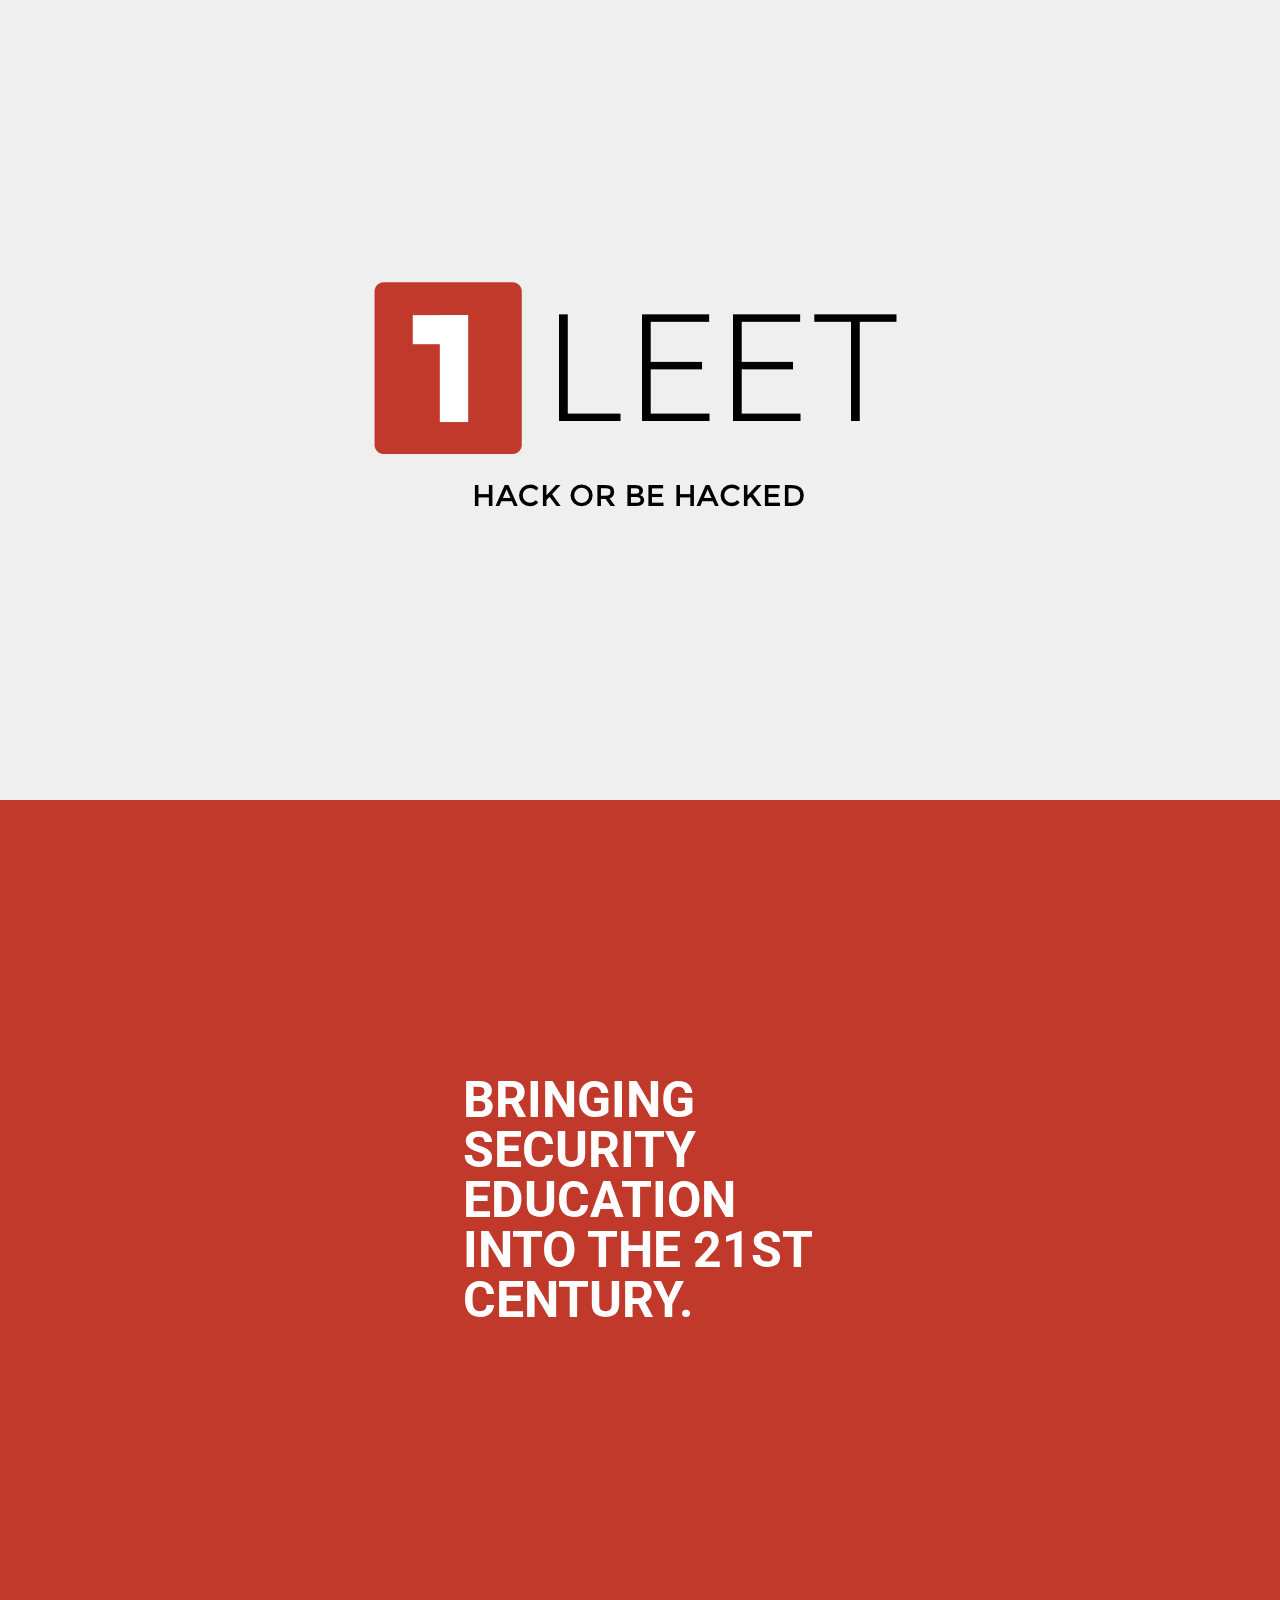
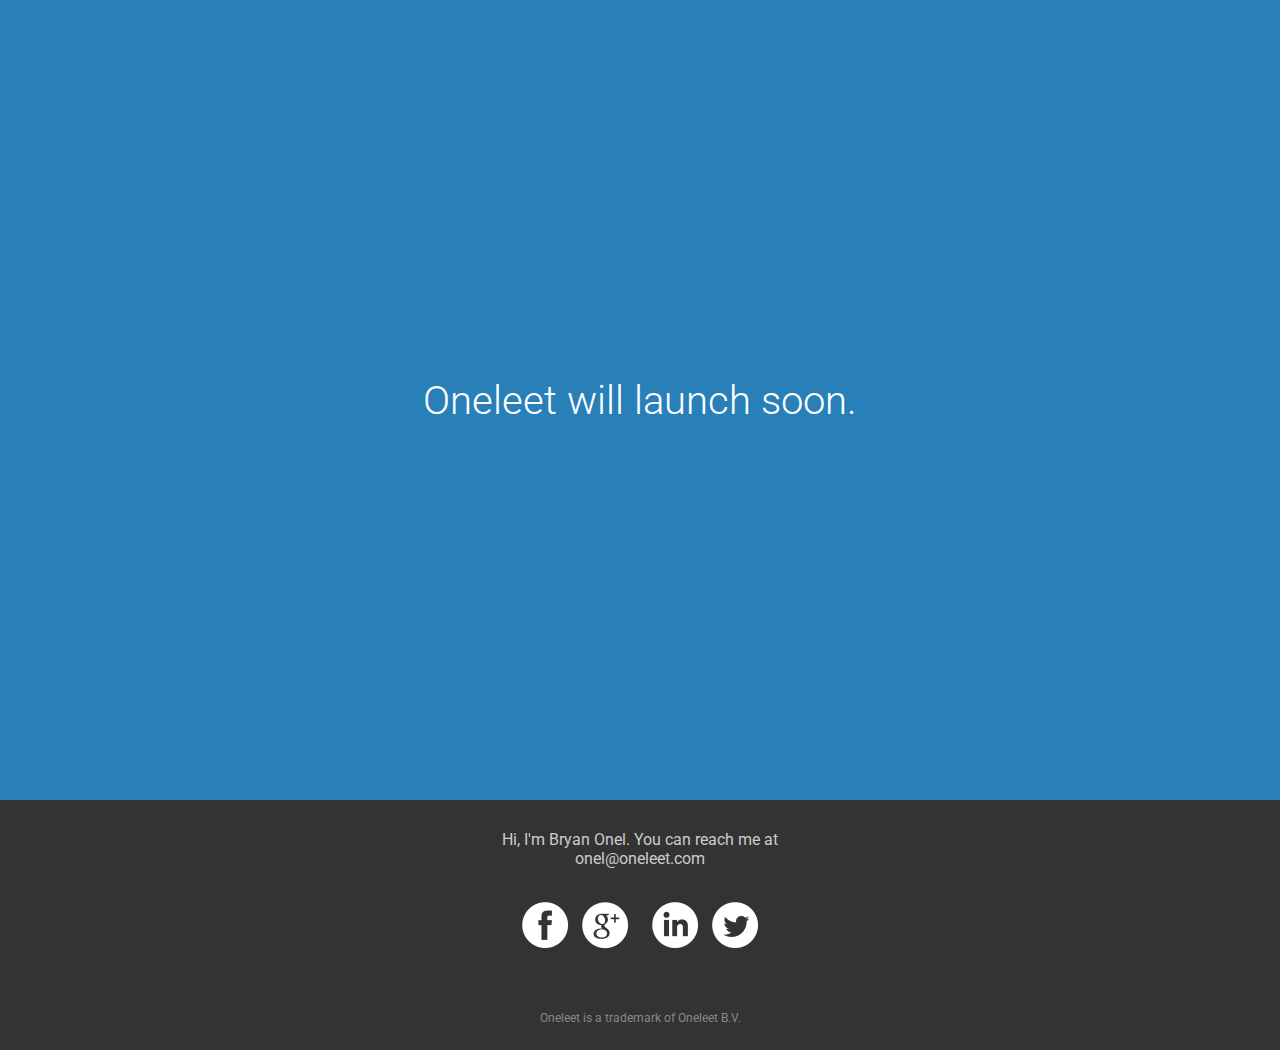
==== index.html @ 02fe78cf "Enlarged opengraph img" ====
<!DOCTYPE html>
<!-- saved from url=(0022)http://glasstesla.com/ -->
<html dir="ltr" lang="en-US"><head><meta http-equiv="Content-Type" content="text/html; charset=UTF-8">
    <title>Oneleet: Learn hacking and cybersecurity skills.</title>
    <meta charset="utf-8">
    <meta name="author" content="Bryan Onel">
    <meta name="keywords" content="Learn hacking, Hacking lessons, Hacking tutorials, Information Security, Security Education, Oneleet, Hackademy, Hacking Academy, Infosec, Information Security, Hacked, Hackers, Cybersecurity, Cyber Security, Offensive Security, Defensive Security">
    <meta name="description" content="An interactive learning platform teaching offensive and defensive hacking skills for IT Professionals. ">
    <meta name="apple-mobile-web-app-capable" content="yes">
    <link rel="stylesheet" href="./files/style.css">
    <link rel="stylesheet" href="http://fonts.googleapis.com/css?family=Roboto:400,100,300,700">
    
    <meta property="og:description" content="An interactive learning platform teaching offensive and defensive hacking skills for IT Professionals. ">
    <meta property="og:title" content="Oneleet Hackademy">
    <meta property="og:type" content="website">
    <meta property="og:image" content="http://oneleet.com/files/opengraph.png">
    <meta property="og:url" content="http://oneleet.com">
</head>

<body>

    <header id="head" class="piece">
        <div class="logo">
            <img src="./files/mainlogo.png">
            <div class="scroll"></div>
        </div>
    </header>

    <div id="quote" class="piece">
        <div class="vwrap">
            <h2 class="text">Bringing security education into the 21st century.</h2>
        </div>
    </div>
    
    <div id="signup" class="piece">
        <div class="vwrap">
            <div class="text">
                <div>Oneleet will launch soon. </div>
                <!-- <div>In the meanwhile, please check out our <a href="http://blog.oneleet.com">blog</a>.</div> -->
            </div>
            <!-- <a href="https://oneleet.com/" class="button">BLOG</a> -->
        </div>
    </div>

    <div id="credits">
        <div class="vwrap">
            <div class="container">
                <a class="social facebook" title="Facebook" href="http://facebook.com/oneleet"></a>
                <a class="social googleplus" title="Google Plus" href="https://plus.google.com/102090298131715144659"></a>
                <a class="social linkedin" title="LinkedIn" href="https://www.linkedin.com/company/oneleet"></a>
                <a class="social twitter" title="Twitter" href="http://twitter.com/oneleet"></a>
                <div class="name">Hi, I'm Bryan Onel. You can reach me at onel@oneleet.com</div>
                <div class="legal">Oneleet is a trademark of Oneleet B.V.</div>
            </div>
        </div>
    </div>

<script>
  (function(i,s,o,g,r,a,m){i['GoogleAnalyticsObject']=r;i[r]=i[r]||function(){
  (i[r].q=i[r].q||[]).push(arguments)},i[r].l=1*new Date();a=s.createElement(o),
  m=s.getElementsByTagName(o)[0];a.async=1;a.src=g;m.parentNode.insertBefore(a,m)
  })(window,document,'script','//www.google-analytics.com/analytics.js','ga');

  ga('create', 'UA-61802864-1', 'auto');
  ga('send', 'pageview');

</script>
    
</body></html>
---- files/style.css ----
/* ONELEET CSS */
* {
    margin: 0;
    padding: 0;
    border: 0;
    font: inherit;
    color: inherit;
}

.hidden {
    display: none;
}

a {
    color: #222;
    text-decoration: none;
}

a:active{
    background-color: transparent;
}

body {
    color: #fff;
    font-family: 'Roboto', Helvetica, Arial, sans-serif;
    min-width: 640px;
}

.piece {
    height: 450px;
    width: 100%;
}

.vwrap {
    display: table-cell;
    vertical-align: middle;
}




/* CONTENT CSS */


#head {
    background-color: #efefef;
    display: table;
    position: relative;
}

#head .quick {
  background-color: rgba(0,0,0,.50);
  border-radius: 5px;
  color: #fff;
  font-size: 15px;
  font-weight: 700;
  padding: 5px 10px;
  position: absolute;
  right: 10px;
  text-transform: uppercase;
  top: 10px;
}

#head .logo {
    display: table-cell;
    text-align: center;
    vertical-align: middle;
}

#head .logo h1 {
    color: #333;
    font-size: 55px;
    font-weight: 100;
}

#head .logo h1 b {
    font-weight: 700;
    text-transform: uppercase;
}

#head .logo h2 {
  font-size: 18px;
  color: #666;
}

#head .logo h2 a {
  color: #47c;
}

#head .scroll {
    background-image: url("scroll.png");
    background-size: 50px auto;
    bottom: 25%;
    height: 50px;
    opacity: 0;
    left: 50%;
    margin-left: -25px;
    position: absolute;
    width: 50px;

    animation: inAndOut 2s 1s 3;
    -webkit-animation: inAndOut 2s 1s 3;
}

@keyframes inAndOut {
    0% {opacity: 0;}
    50% {opacity: 1;}
    100% {opacity: 0; transform: translateY(50px);}
}

@-webkit-keyframes inAndOut {
    0% {opacity: 0;}
    50% {opacity: 1;}
    100% {opacity: 0; -webkit-transform: translateY(50px);}
}

#quote {
    background-color: #c0392b;
    display: table;
}

#quote .text {
    font-size: 40px;
    font-weight: 700;
    line-height: 40px;
    margin: 0 auto;
    text-transform: uppercase;
    width: 290px;
}

#power {
    background-image: url('power-card.jpg');
    background-position: center;
    background-size: cover;
    display: table;
}

#power .electric b {
    margin-left: 30px;
}

#power .menu .icon {
    background-image: url('chargetoggle.png');
}

#locate {
    background-image: url('locate-card.jpg');
    background-position: center;
    background-size: cover;
    display: table;
}

#locate .card {
    background: none;
}

#locate .map {
    opacity: .85;
}

#locate .menu .icon {
    background-image: url('directions.png');
}

#lock {
    background-image: url('lock-card.jpg');
    background-position: center;
    background-size: cover;
    display: table;
}

#lock .menu .icon {
    background-image: url('unlock.png');
}

#climate {
    background-image: url('climate-card.jpg');
    background-position: center;
    background-size: cover;
    display: table;
}

#climate .menu .icon {
    background-image: url('climateoff.png');
}

#press {
  display: none;
}

#signup {
    background-color: #2980b9;
    display: table;
}

#signup .text {
    font-size: 40px;
    font-weight: 300;
    text-align: center;
}

#signup .text a {
    color: #fff;
    border-bottom: 2px dotted #fff;
}

#signup .button {
    border-radius: 0;
    cursor: pointer;
    font-weight: 700;
    outline: none;

    background-color: #2980b9;
    border: 4px solid #fff;
    color: #fff;
    display: block;
    font-size: 20px;
    margin: 50px auto 0;
    height: 55px;
    line-height: 55px;
    padding: 0px 30px;
    text-align: center;
    text-transform: uppercase;
    width: 135px;

    transition: all .2s;
    -webkit-transition: all .2s;
}

#signup .button:hover,
#signup .button:focus {
    background-color: #3498db;
    color: #fff;
}

#signup .button:active {
    background-color: #fff;
    color: #2980b9;
}

#credits {
    background-color: #333;
    display: table;
    height: 250px;
    width: 100%;
}

#credits .container {
    margin: 0 auto;
    position: relative;
    height: 200px;
    width: 360px;
}

#credits .logo {
    background-image: url('sk.png');
    background-position: center center;
    background-repeat: no-repeat;
    background-size: 100px auto;
    display: block;
    height: 100px;
    left: 130px;
    position: absolute;
    top: 45px;
    width: 100px;
}

#credits .social {
    background-position: center center;
    background-repeat: no-repeat;
    background-size: 50px auto;
    display: block;
    height: 50px;
    position: absolute;
    float: left;
    top: 75px;
    width: 50px;
}

#credits:hover .facebook, #credits:hover .twitter {
    opacity: 1;

    transition: opacity .5s;
    -webkit-transition: opacity .5s;
}

#credits:hover .googleplus, #credits:hover .linkedin {
    opacity: 1;

    transition-property: opacity;
    -webkit-transition-property: opacity;
    transition-delay: .2s;
    -webkit-transition-delay: .2s;
    transition-duration: .5s;
    -webkit-transition-duration: .5s;
}

#credits .facebook {
    background-image: url('facebook.png');
    left: 60px;
}

#credits .googleplus {
    background-image: url('googleplus.png');
    left: 120px;
}

#credits .linkedin {
    background-image: url('linkedin.png');
    right: 120px;
}

#credits .twitter {
    background-image: url('twitter.png');
    right: 60px;
}

#credits .name {
    top: 5px;
    color: #ccc;
    left: 0;
    position: absolute;
    right: 0;
    text-align: center;
}

#credits .legal {
    bottom: 0;
    color: #888;
    font-size: 12px;
    left: 0;
    position: absolute;
    right: 0;
    text-align: center;
}

/* RESPONSIVE DESIGN */

@-ms-viewport {
    width: device-width;
}

@media screen and (min-width: 850px) {
    .piece {
        height: 600px;
    }

    #head .logo h1 {
        font-size: 60px;
    }

    #quote .text {
        font-size: 45px;
        line-height: 45px;
        width: 320px;
    }
}

@media screen and (min-width: 1280px) {
    .piece {
        height: 800px;
    }

    #head .logo h1 {
        font-size: 65px;
    }

    #quote .text {
        font-size: 50px;
        line-height: 50px;
        width: 355px;
    }
}

@media screen and (min-width: 1440px) {

}
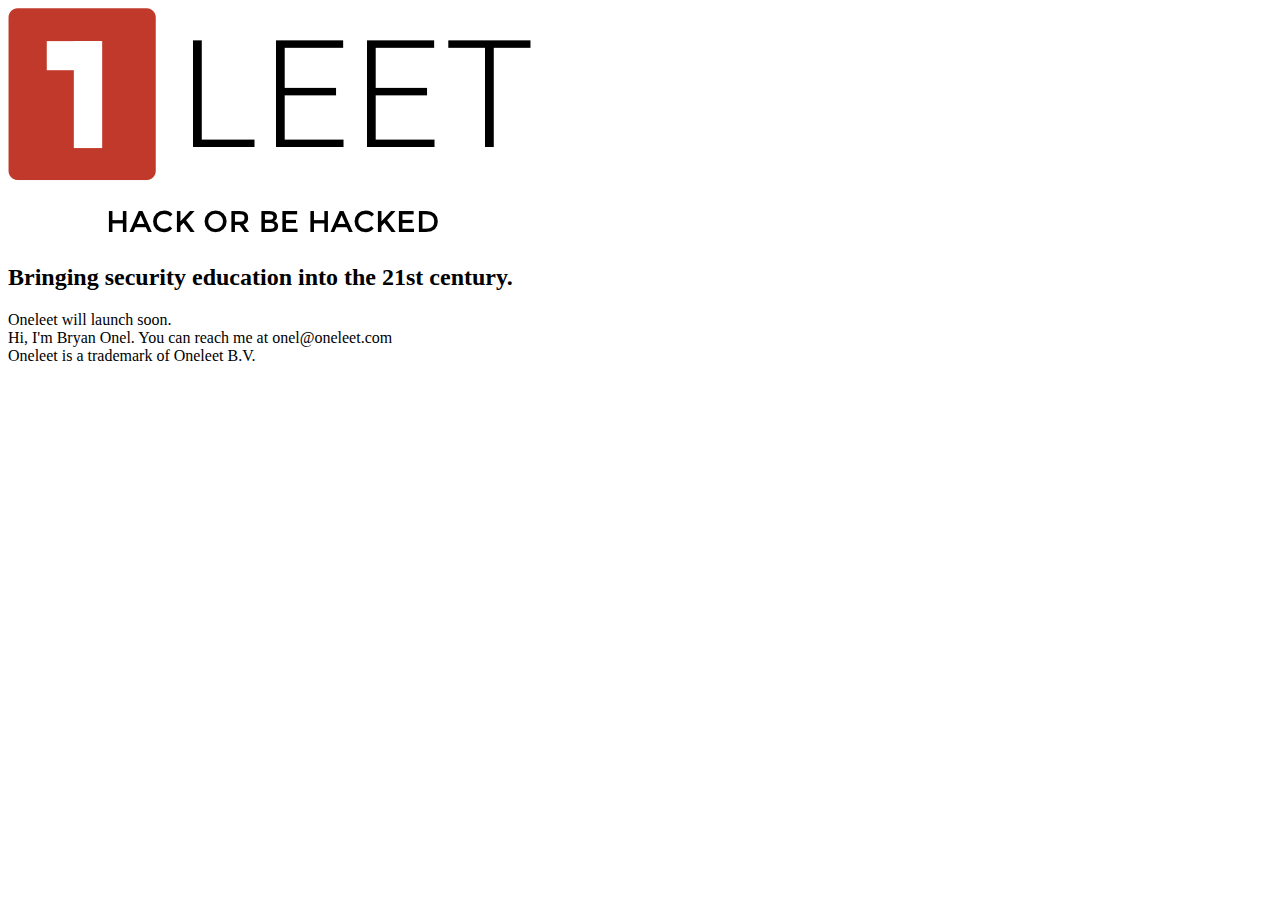
==== commit d2232739: "added custom 404" ====
--- a/index.html
+++ b/index.html
@@ -1,5 +1,4 @@
 <!DOCTYPE html>
-<!-- saved from url=(0022)http://glasstesla.com/ -->
 <html dir="ltr" lang="en-US"><head><meta http-equiv="Content-Type" content="text/html; charset=UTF-8">
     <title>Oneleet: Learn hacking and cybersecurity skills.</title>
     <meta charset="utf-8">
@@ -7,7 +6,7 @@
     <meta name="keywords" content="Learn hacking, Hacking lessons, Hacking tutorials, Information Security, Security Education, Oneleet, Hackademy, Hacking Academy, Infosec, Information Security, Hacked, Hackers, Cybersecurity, Cyber Security, Offensive Security, Defensive Security">
     <meta name="description" content="An interactive learning platform teaching offensive and defensive hacking skills for IT Professionals. ">
     <meta name="apple-mobile-web-app-capable" content="yes">
-    <link rel="stylesheet" href="./files/style.css">
+    <link rel="stylesheet" href="http://oneleet.com/files/style.css">
     <link rel="stylesheet" href="http://fonts.googleapis.com/css?family=Roboto:400,100,300,700">
     
     <meta property="og:description" content="An interactive learning platform teaching offensive and defensive hacking skills for IT Professionals. ">
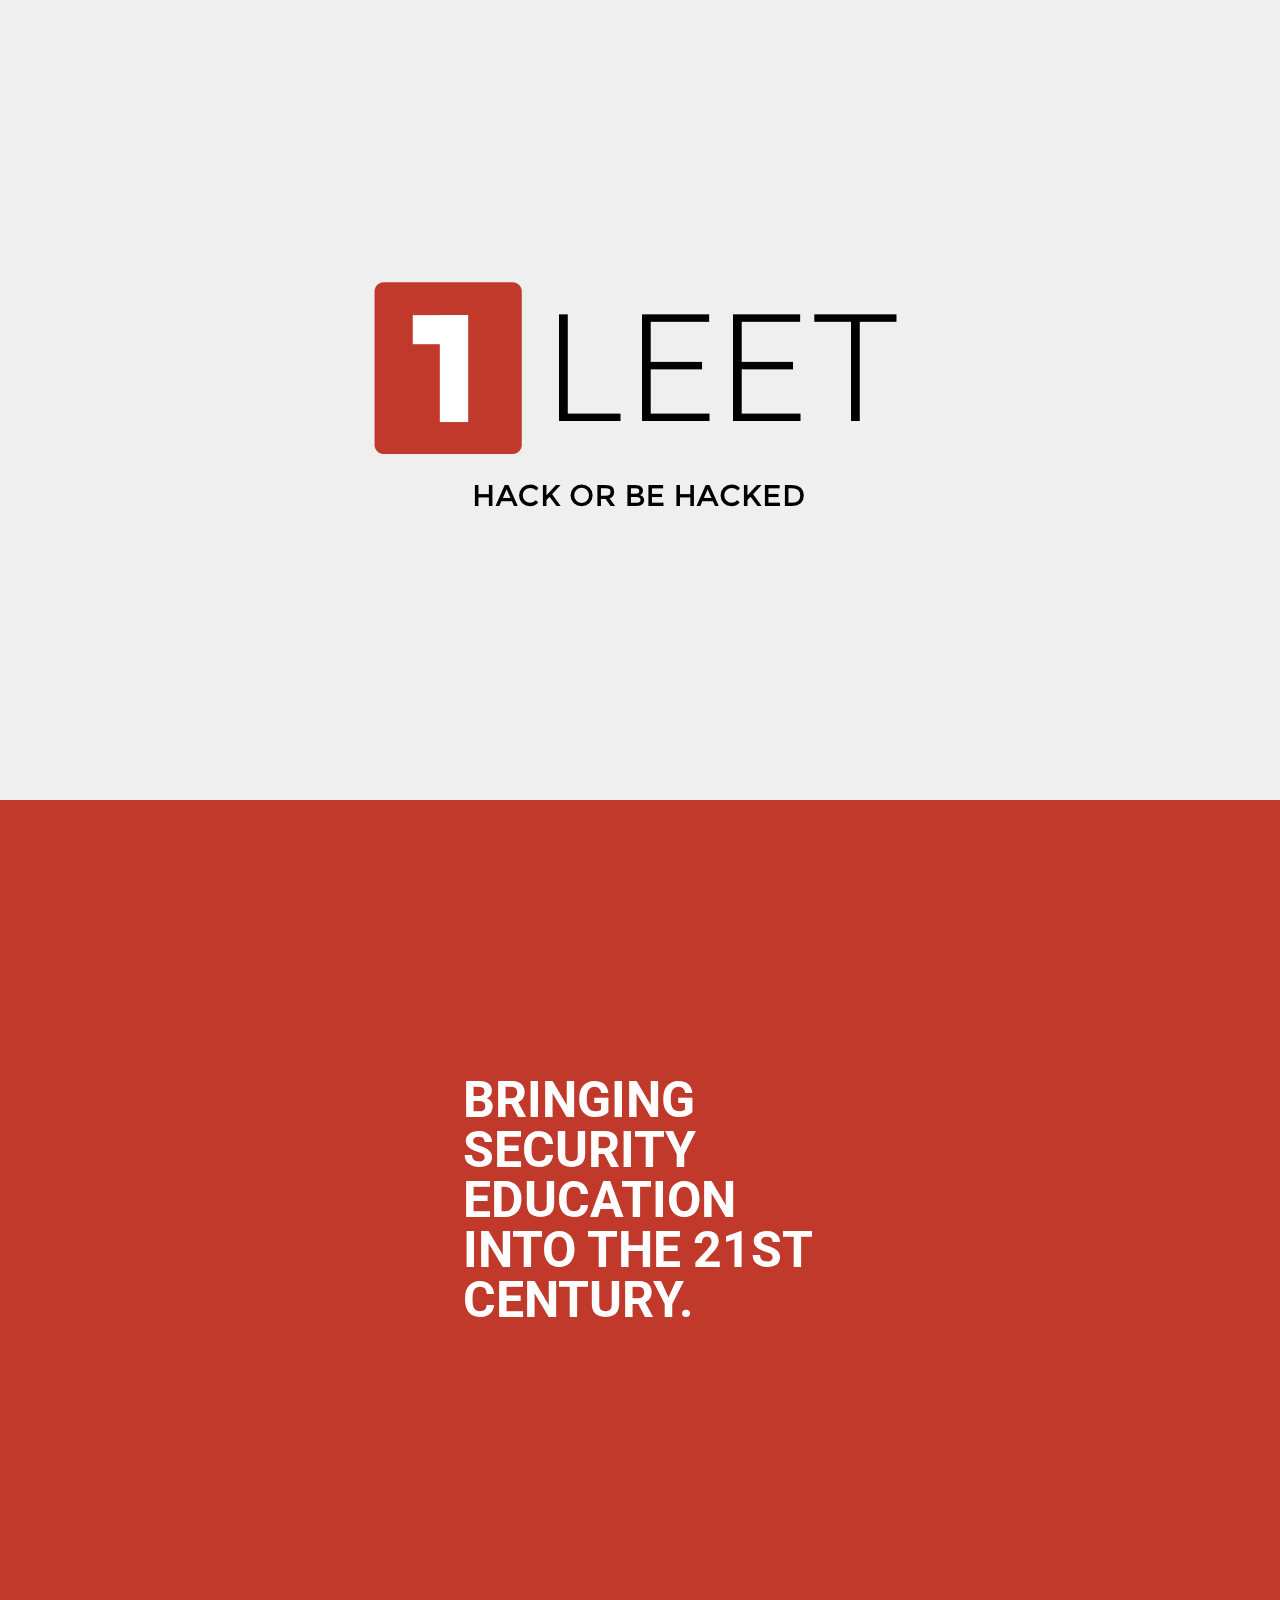
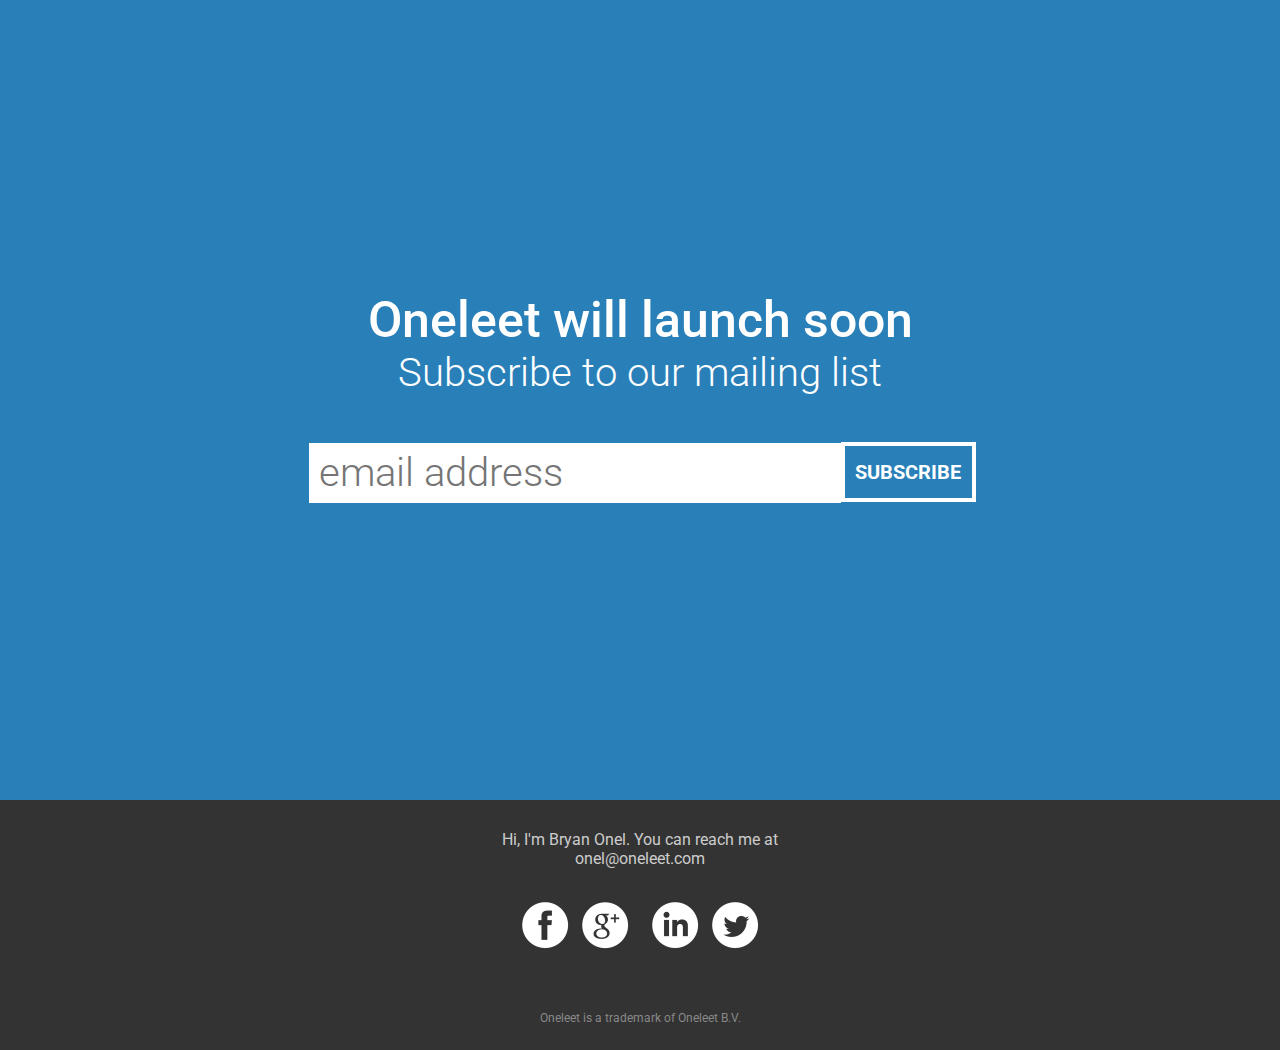
==== commit 000d063b: "Added signup form" ====
--- a/index.html
+++ b/index.html
@@ -6,7 +6,7 @@
     <meta name="keywords" content="Learn hacking, Hacking lessons, Hacking tutorials, Information Security, Security Education, Oneleet, Hackademy, Hacking Academy, Infosec, Information Security, Hacked, Hackers, Cybersecurity, Cyber Security, Offensive Security, Defensive Security">
     <meta name="description" content="An interactive learning platform teaching offensive and defensive hacking skills for IT Professionals. ">
     <meta name="apple-mobile-web-app-capable" content="yes">
-    <link rel="stylesheet" href="http://oneleet.com/files/style.css">
+    <link rel="stylesheet" href="./files/style.css">
     <link rel="stylesheet" href="http://fonts.googleapis.com/css?family=Roboto:400,100,300,700">
     
     <meta property="og:description" content="An interactive learning platform teaching offensive and defensive hacking skills for IT Professionals. ">
@@ -15,16 +15,13 @@
     <meta property="og:image" content="http://oneleet.com/files/opengraph.png">
     <meta property="og:url" content="http://oneleet.com">
 </head>
-
 <body>
-
     <header id="head" class="piece">
         <div class="logo">
             <img src="./files/mainlogo.png">
             <div class="scroll"></div>
         </div>
     </header>
-
     <div id="quote" class="piece">
         <div class="vwrap">
             <h2 class="text">Bringing security education into the 21st century.</h2>
@@ -34,13 +31,29 @@
     <div id="signup" class="piece">
         <div class="vwrap">
             <div class="text">
-                <div>Oneleet will launch soon. </div>
+                <div style="font-size: 50px; font-weight: 500;">Oneleet will launch soon </div>
+
+                <!-- SIGNUP PART -->
+                <div id="mc_embed_signup">
+                    <form action="//oneleet.us10.list-manage.com/subscribe/post?u=704a1e27b0a6ea13a9524cbff&amp;id=ee61281fd7" method="post" id="mc-embedded-subscribe-form" name="mc-embedded-subscribe-form" class="validate" target="_blank" novalidate>
+                        <div id="mc_embed_signup_scroll">
+                            <label for="mce-EMAIL">Subscribe to our mailing list</label><br><br>
+                            
+                            <div><input type="email" value="" name="EMAIL" class="email" id="mce-EMAIL" placeholder="email address" required>
+                            <!-- real people should not fill this in and expect good things - do not remove this or risk form bot signups-->
+                            <div style="position: absolute; left: -5000px;"><input type="text" name="b_704a1e27b0a6ea13a9524cbff_ee61281fd7" tabindex="-1" value=""></div>
+                            <input type="submit" value="Subscribe" name="subscribe" id="mc-embedded-subscribe" class="button"></div>
+                        </div>
+                    </form>
+                </div>
+                <!-- END SIGNUP PART -->
+
+
                 <!-- <div>In the meanwhile, please check out our <a href="http://blog.oneleet.com">blog</a>.</div> -->
             </div>
             <!-- <a href="https://oneleet.com/" class="button">BLOG</a> -->
         </div>
     </div>
-
     <div id="credits">
         <div class="vwrap">
             <div class="container">
@@ -53,16 +66,13 @@
             </div>
         </div>
     </div>
-
-<script>
-  (function(i,s,o,g,r,a,m){i['GoogleAnalyticsObject']=r;i[r]=i[r]||function(){
-  (i[r].q=i[r].q||[]).push(arguments)},i[r].l=1*new Date();a=s.createElement(o),
-  m=s.getElementsByTagName(o)[0];a.async=1;a.src=g;m.parentNode.insertBefore(a,m)
-  })(window,document,'script','//www.google-analytics.com/analytics.js','ga');
-
-  ga('create', 'UA-61802864-1', 'auto');
-  ga('send', 'pageview');
-
-</script>
+    <script>
+    (function(i,s,o,g,r,a,m){i['GoogleAnalyticsObject']=r;i[r]=i[r]||function(){
+    (i[r].q=i[r].q||[]).push(arguments)},i[r].l=1*new Date();a=s.createElement(o),
+    m=s.getElementsByTagName(o)[0];a.async=1;a.src=g;m.parentNode.insertBefore(a,m)
+    })(window,document,'script','//www.google-analytics.com/analytics.js','ga');
+    ga('create', 'UA-61802864-1', 'auto');
+    ga('send', 'pageview');
+    </script>
     
 </body></html>--- a/files/style.css
+++ b/files/style.css
@@ -0,0 +1,400 @@
+/* ONELEET CSS */
+* {
+    margin: 0;
+    padding: 0;
+    border: 0;
+    font: inherit;
+    color: inherit;
+}
+
+.hidden {
+    display: none;
+}
+
+a {
+    color: #222;
+    text-decoration: none;
+}
+
+a:active{
+    background-color: transparent;
+}
+
+body {
+    color: #fff;
+    font-family: 'Roboto', Helvetica, Arial, sans-serif;
+    min-width: 640px;
+}
+
+.piece {
+    height: 450px;
+    width: 100%;
+}
+
+.vwrap {
+    display: table-cell;
+    vertical-align: middle;
+}
+
+
+
+
+/* CONTENT CSS */
+
+
+#head {
+    background-color: #efefef;
+    display: table;
+    position: relative;
+}
+
+#head .quick {
+  background-color: rgba(0,0,0,.50);
+  border-radius: 5px;
+  color: #fff;
+  font-size: 15px;
+  font-weight: 700;
+  padding: 5px 10px;
+  position: absolute;
+  right: 10px;
+  text-transform: uppercase;
+  top: 10px;
+}
+
+#head .logo {
+    display: table-cell;
+    text-align: center;
+    vertical-align: middle;
+}
+
+#head .logo h1 {
+    color: #333;
+    font-size: 55px;
+    font-weight: 100;
+}
+
+#head .logo h1 b {
+    font-weight: 700;
+    text-transform: uppercase;
+}
+
+#head .logo h2 {
+  font-size: 18px;
+  color: #666;
+}
+
+#head .logo h2 a {
+  color: #47c;
+}
+
+#head .scroll {
+    background-image: url("scroll.png");
+    background-size: 50px auto;
+    bottom: 25%;
+    height: 50px;
+    opacity: 0;
+    left: 50%;
+    margin-left: -25px;
+    position: absolute;
+    width: 50px;
+
+    animation: inAndOut 2s 1s 3;
+    -webkit-animation: inAndOut 2s 1s 3;
+}
+
+@keyframes inAndOut {
+    0% {opacity: 0;}
+    50% {opacity: 1;}
+    100% {opacity: 0; transform: translateY(50px);}
+}
+
+@-webkit-keyframes inAndOut {
+    0% {opacity: 0;}
+    50% {opacity: 1;}
+    100% {opacity: 0; -webkit-transform: translateY(50px);}
+}
+
+#quote {
+    background-color: #c0392b;
+    display: table;
+}
+
+#quote .text {
+    font-size: 40px;
+    font-weight: 700;
+    line-height: 40px;
+    margin: 0 auto;
+    text-transform: uppercase;
+    width: 290px;
+}
+
+#power {
+    background-image: url('power-card.jpg');
+    background-position: center;
+    background-size: cover;
+    display: table;
+}
+
+#power .electric b {
+    margin-left: 30px;
+}
+
+#power .menu .icon {
+    background-image: url('chargetoggle.png');
+}
+
+#locate {
+    background-image: url('locate-card.jpg');
+    background-position: center;
+    background-size: cover;
+    display: table;
+}
+
+#locate .card {
+    background: none;
+}
+
+#locate .map {
+    opacity: .85;
+}
+
+#locate .menu .icon {
+    background-image: url('directions.png');
+}
+
+#lock {
+    background-image: url('lock-card.jpg');
+    background-position: center;
+    background-size: cover;
+    display: table;
+}
+
+#lock .menu .icon {
+    background-image: url('unlock.png');
+}
+
+#climate {
+    background-image: url('climate-card.jpg');
+    background-position: center;
+    background-size: cover;
+    display: table;
+}
+
+#climate .menu .icon {
+    background-image: url('climateoff.png');
+}
+
+#press {
+  display: none;
+}
+
+#signup {
+    background-color: #2980b9;
+    display: table;
+}
+
+#signup .text {
+    font-size: 40px;
+    font-weight: 300;
+    text-align: center;
+}
+
+#signup .text a {
+    color: #fff;
+    border-bottom: 2px dotted #fff;
+}
+
+#signup .button {
+    border-radius: 0;
+    cursor: pointer;
+    font-weight: 700;
+    outline: none;
+
+    background-color: #2980b9;
+    border: 4px solid #fff;
+    color: #fff;
+    display: block;
+    font-size: 20px;
+    height: 55px;
+    text-align: center;
+    text-transform: uppercase;
+    width: 135px;
+
+    transition: all .2s;
+    -webkit-transition: all .2s;
+}
+
+#signup .button:hover,
+#signup .button:focus {
+    background-color: #3498db;
+    color: #fff;
+}
+
+#signup .button:active {
+    background-color: #fff;
+    color: #2980b9;
+}
+
+#credits {
+    background-color: #333;
+    display: table;
+    height: 250px;
+    width: 100%;
+}
+
+#credits .container {
+    margin: 0 auto;
+    position: relative;
+    height: 200px;
+    width: 360px;
+}
+
+#credits .logo {
+    background-image: url('sk.png');
+    background-position: center center;
+    background-repeat: no-repeat;
+    background-size: 100px auto;
+    display: block;
+    height: 100px;
+    left: 130px;
+    position: absolute;
+    top: 45px;
+    width: 100px;
+}
+
+#credits .social {
+    background-position: center center;
+    background-repeat: no-repeat;
+    background-size: 50px auto;
+    display: block;
+    height: 50px;
+    position: absolute;
+    float: left;
+    top: 75px;
+    width: 50px;
+}
+
+#credits:hover .facebook, #credits:hover .twitter {
+    opacity: 1;
+
+    transition: opacity .5s;
+    -webkit-transition: opacity .5s;
+}
+
+#credits:hover .googleplus, #credits:hover .linkedin {
+    opacity: 1;
+
+    transition-property: opacity;
+    -webkit-transition-property: opacity;
+    transition-delay: .2s;
+    -webkit-transition-delay: .2s;
+    transition-duration: .5s;
+    -webkit-transition-duration: .5s;
+}
+
+#credits .facebook {
+    background-image: url('facebook.png');
+    left: 60px;
+}
+
+#credits .googleplus {
+    background-image: url('googleplus.png');
+    left: 120px;
+}
+
+#credits .linkedin {
+    background-image: url('linkedin.png');
+    right: 120px;
+}
+
+#credits .twitter {
+    background-image: url('twitter.png');
+    right: 60px;
+}
+
+#credits .name {
+    top: 5px;
+    color: #ccc;
+    left: 0;
+    position: absolute;
+    right: 0;
+    text-align: center;
+}
+
+#credits .legal {
+    bottom: 0;
+    color: #888;
+    font-size: 12px;
+    left: 0;
+    position: absolute;
+    right: 0;
+    text-align: center;
+}
+
+/* RESPONSIVE DESIGN */
+
+@-ms-viewport {
+    width: device-width;
+}
+
+@media screen and (min-width: 850px) {
+    .piece {
+        height: 600px;
+    }
+
+    #head .logo h1 {
+        font-size: 60px;
+    }
+
+    #quote .text {
+        font-size: 45px;
+        line-height: 45px;
+        width: 320px;
+    }
+}
+
+@media screen and (min-width: 1280px) {
+    .piece {
+        height: 800px;
+    }
+
+    #head .logo h1 {
+        font-size: 65px;
+    }
+
+    #quote .text {
+        font-size: 50px;
+        line-height: 50px;
+        width: 355px;
+    }
+}
+
+@media screen and (min-width: 1440px) {
+
+}
+
+
+/* OWN */
+
+#signup #mce-EMAIL{ 
+    height: 60px;
+    padding: 10px;
+    display: inline-block;
+    color: black;
+    margin-right: -10px;
+    box-sizing: border-box;
+    -moz-box-sizing: border-box;
+    -webkit-sizing: border-box;
+}
+
+#signup #mc-embedded-subscribe{ 
+    display: inline-block;
+    bottom: 7px;
+    height: 60px;
+    padding: 10px;
+    position: relative;
+    margin-right: -4px;
+    box-sizing: border-box;
+    -moz-box-sizing: border-box;
+    -webkit-sizing: border-box;
+}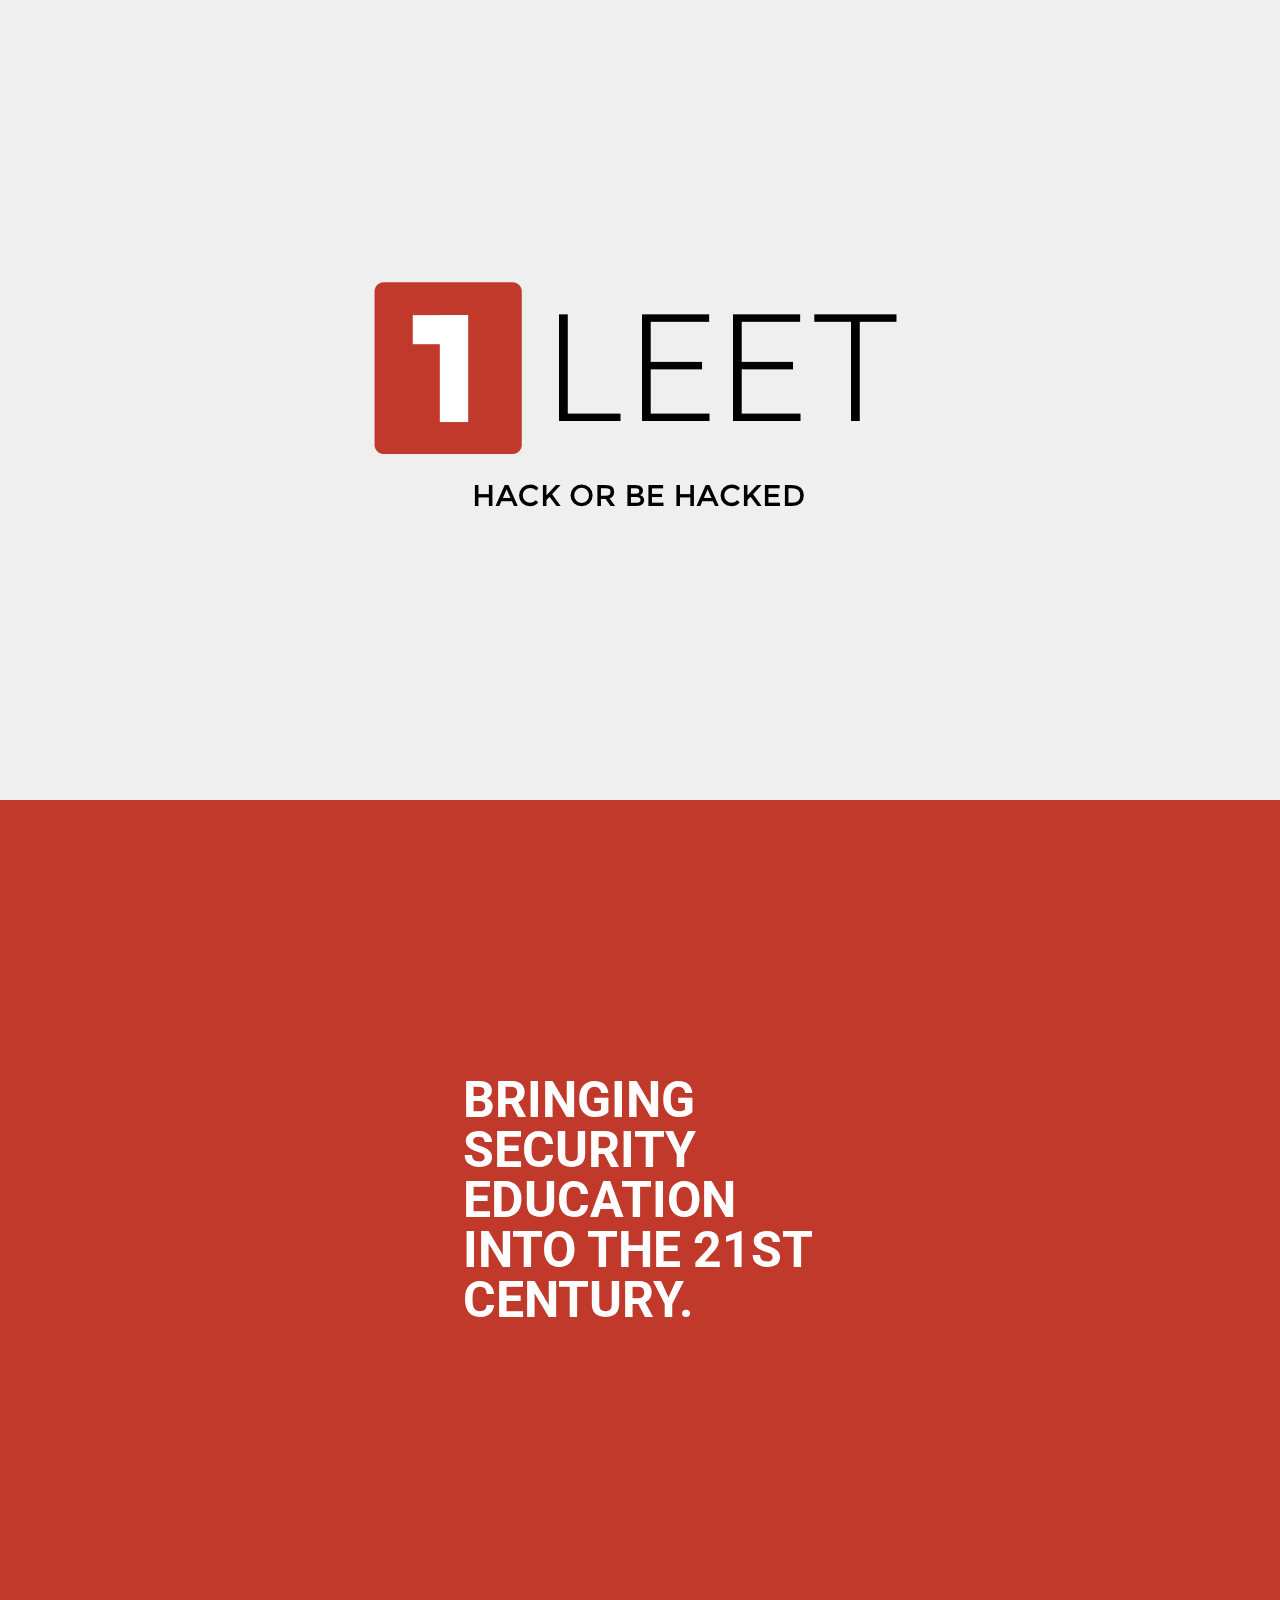
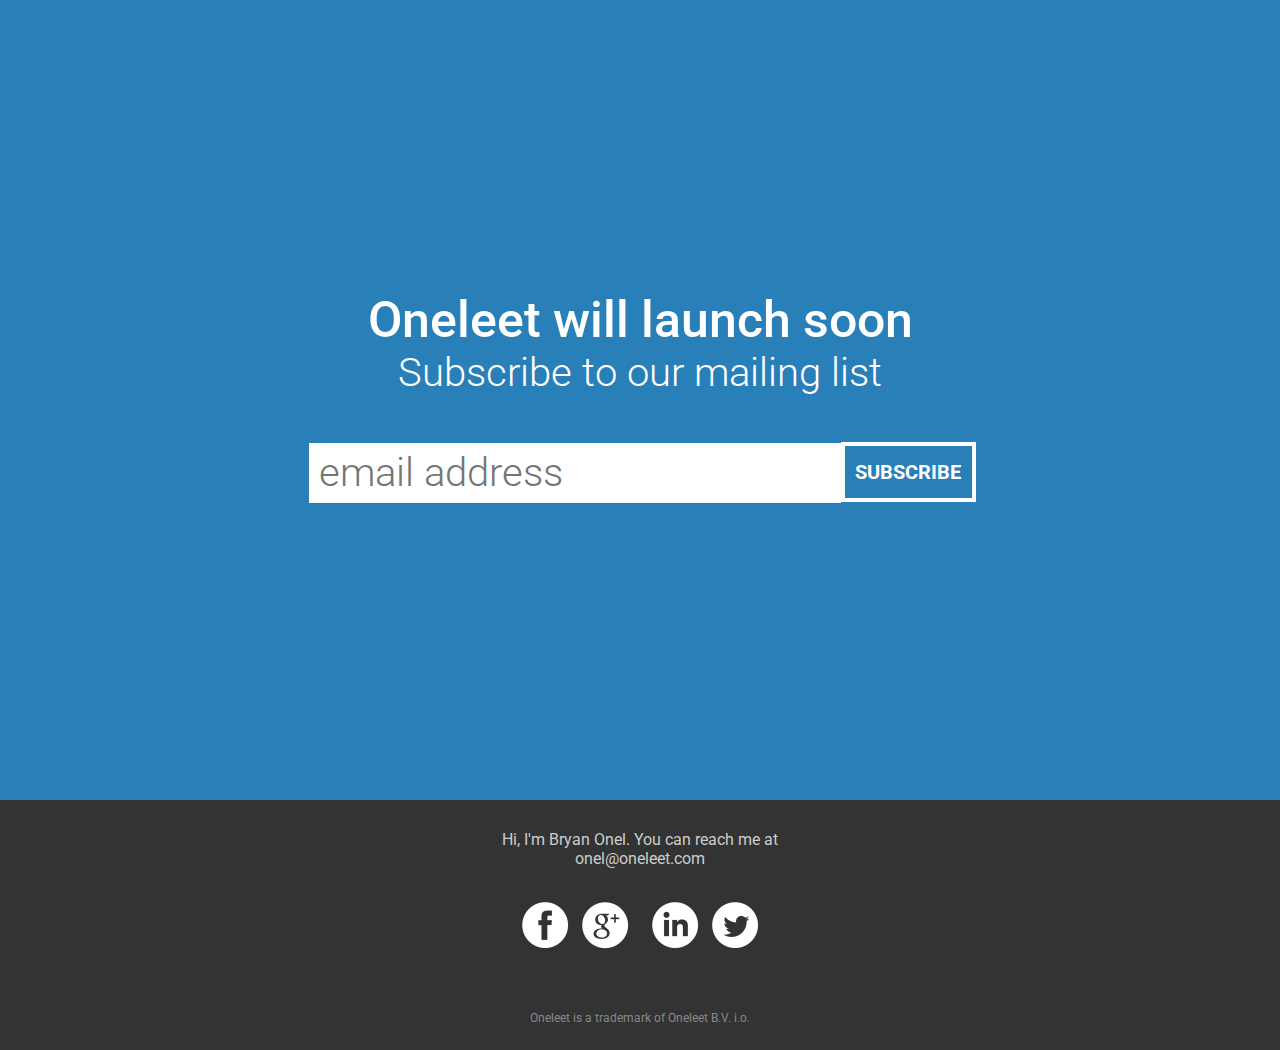
==== commit fa6196e6: "BV naar BV io" ====
--- a/index.html
+++ b/index.html
@@ -62,7 +62,7 @@
                 <a class="social linkedin" title="LinkedIn" href="https://www.linkedin.com/company/oneleet"></a>
                 <a class="social twitter" title="Twitter" href="http://twitter.com/oneleet"></a>
                 <div class="name">Hi, I'm Bryan Onel. You can reach me at onel@oneleet.com</div>
-                <div class="legal">Oneleet is a trademark of Oneleet B.V.</div>
+                <div class="legal">Oneleet is a trademark of Oneleet B.V. i.o.</div>
             </div>
         </div>
     </div>
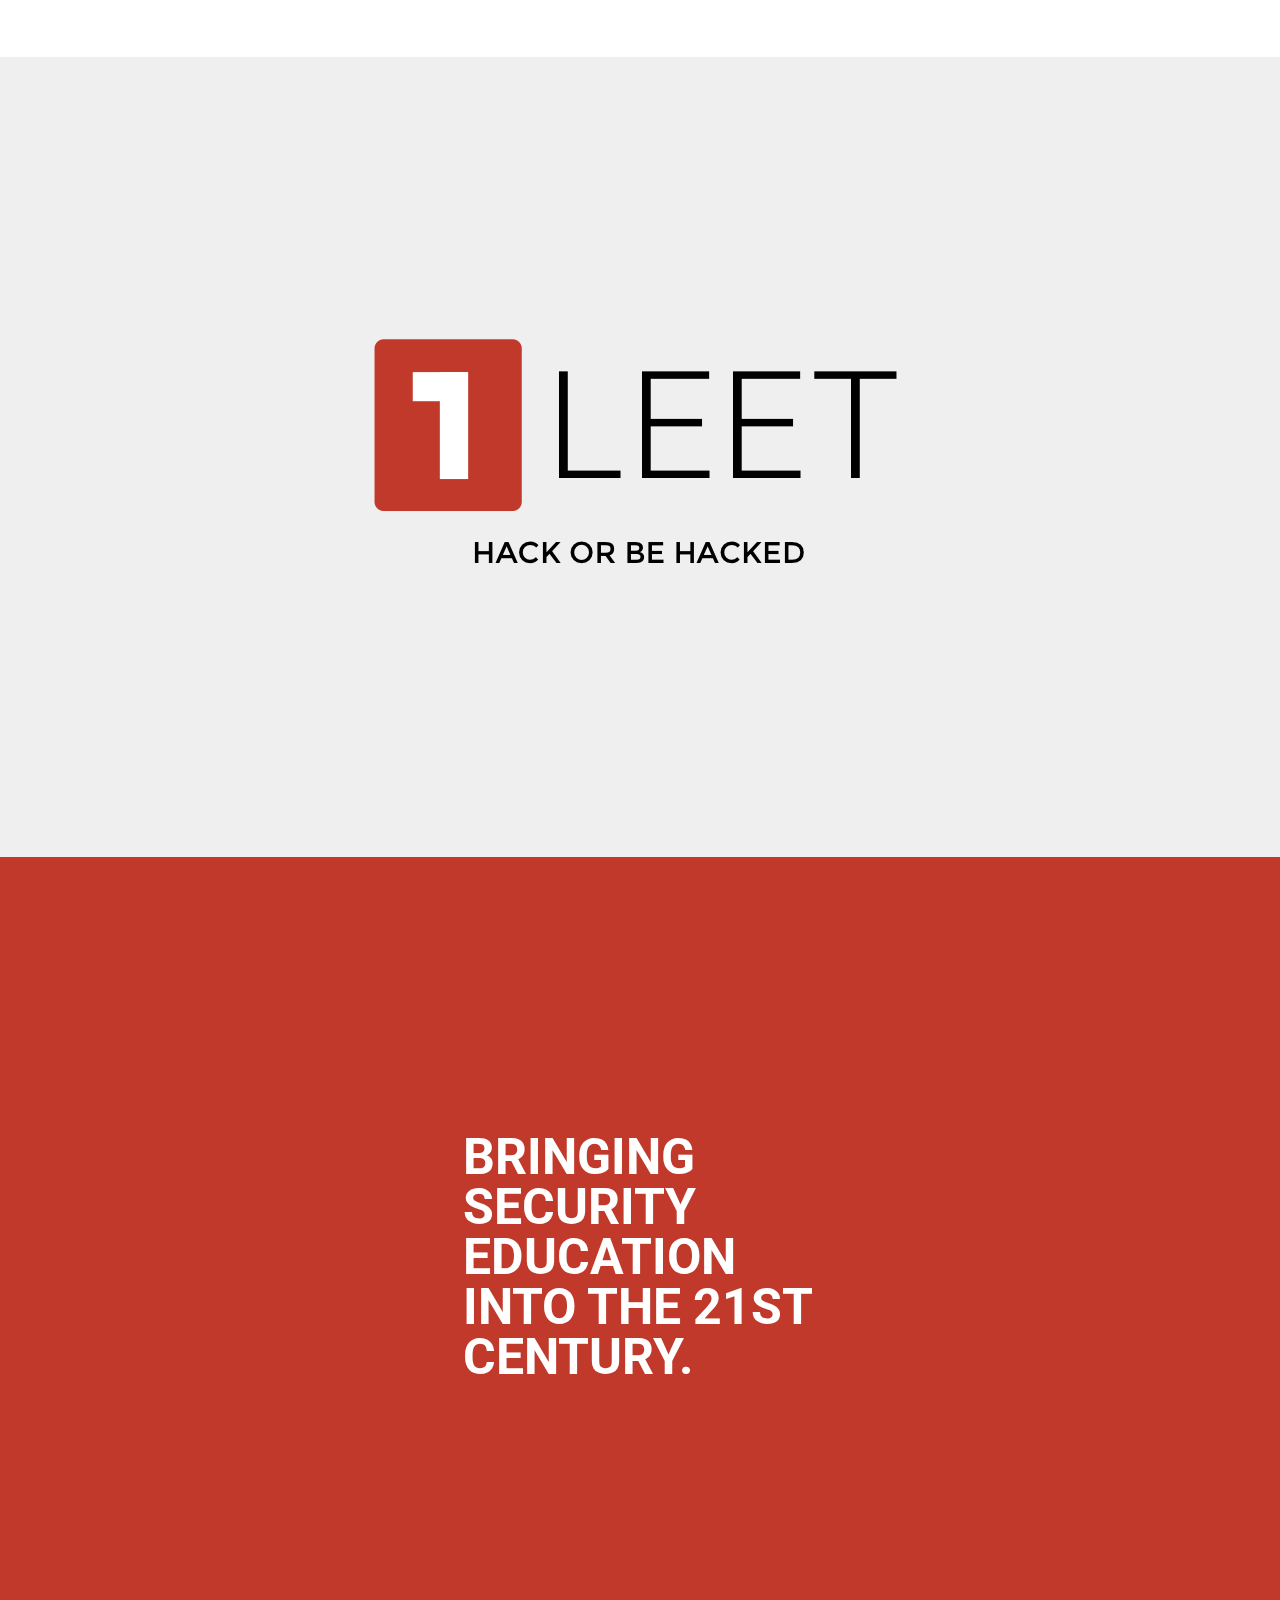
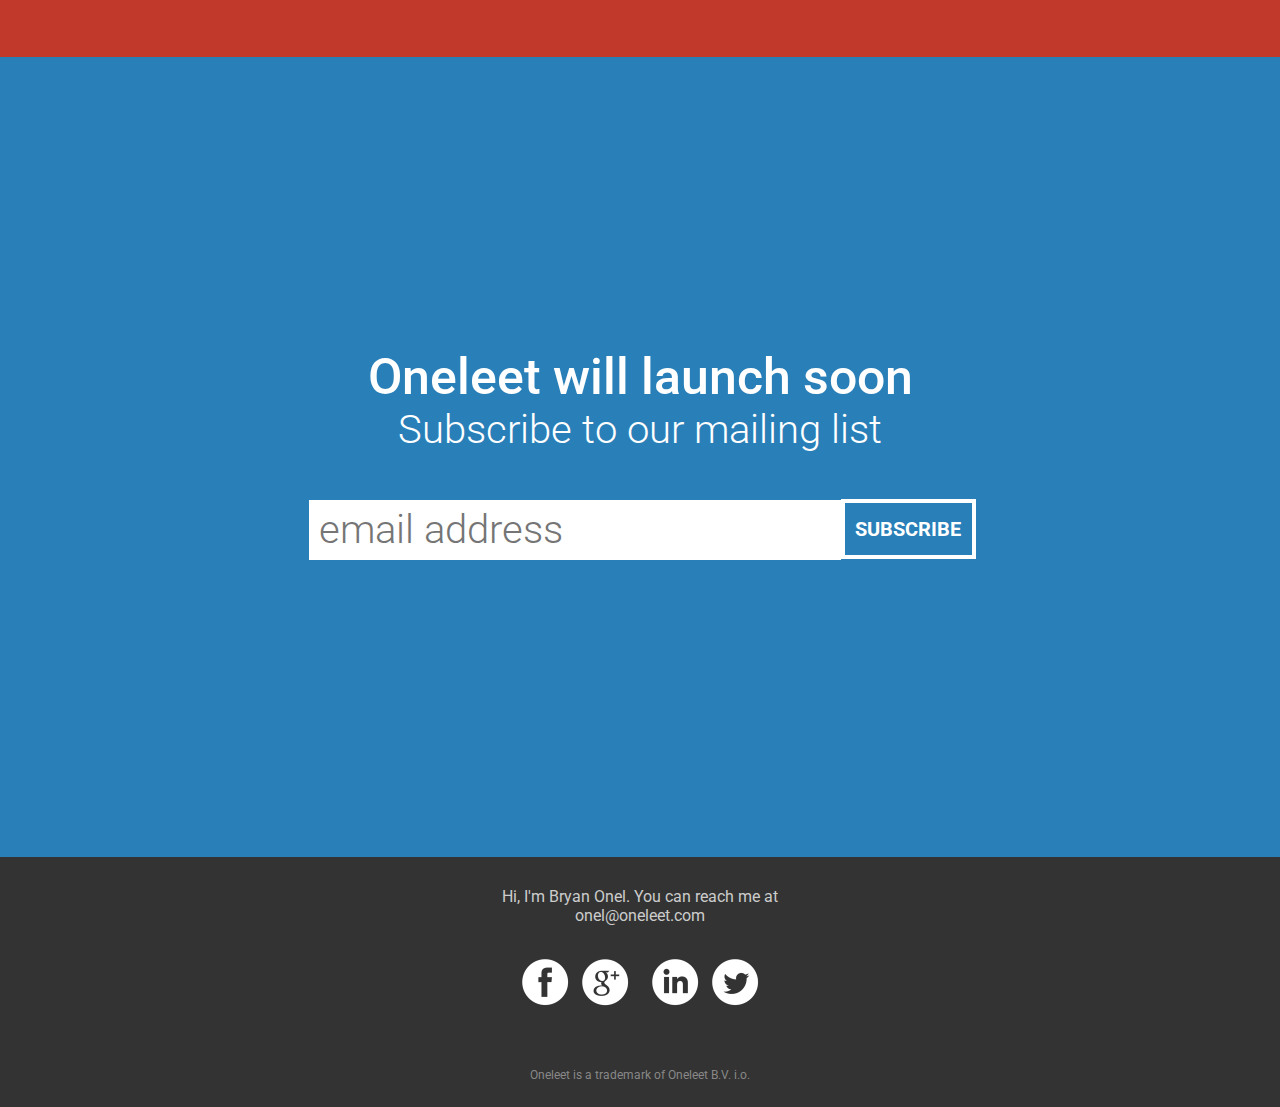
==== commit 0810ba51: "Added mixpanel analytics" ====
--- a/index.html
+++ b/index.html
@@ -14,6 +14,16 @@
     <meta property="og:type" content="website">
     <meta property="og:image" content="http://oneleet.com/files/opengraph.png">
     <meta property="og:url" content="http://oneleet.com">
+    (function(i,s,o,g,r,a,m){i['GoogleAnalyticsObject']=r;i[r]=i[r]||function(){
+        (i[r].q=i[r].q||[]).push(arguments)},i[r].l=1*new Date();a=s.createElement(o),
+        m=s.getElementsByTagName(o)[0];a.async=1;a.src=g;m.parentNode.insertBefore(a,m)
+        })(window,document,'script','//www.google-analytics.com/analytics.js','ga');
+        ga('create', 'UA-61802864-1', 'auto');
+        ga('send', 'pageview');
+        </script>
+    <!-- start Mixpanel --><script type="text/javascript">(function(f,b){if(!b.__SV){var a,e,i,g;window.mixpanel=b;b._i=[];b.init=function(a,e,d){function f(b,h){var a=h.split(".");2==a.length&&(b=b[a[0]],h=a[1]);b[h]=function(){b.push([h].concat(Array.prototype.slice.call(arguments,0)))}}var c=b;"undefined"!==typeof d?c=b[d]=[]:d="mixpanel";c.people=c.people||[];c.toString=function(b){var a="mixpanel";"mixpanel"!==d&&(a+="."+d);b||(a+=" (stub)");return a};c.people.toString=function(){return c.toString(1)+".people (stub)"};i="disable track track_pageview track_links track_forms register register_once alias unregister identify name_tag set_config people.set people.set_once people.increment people.append people.union people.track_charge people.clear_charges people.delete_user".split(" ");
+    for(g=0;g<i.length;g++)f(c,i[g]);b._i.push([a,e,d])};b.__SV=1.2;a=f.createElement("script");a.type="text/javascript";a.async=!0;a.src="undefined"!==typeof MIXPANEL_CUSTOM_LIB_URL?MIXPANEL_CUSTOM_LIB_URL:"//cdn.mxpnl.com/libs/mixpanel-2-latest.min.js";e=f.getElementsByTagName("script")[0];e.parentNode.insertBefore(a,e)}})(document,window.mixpanel||[]);
+    mixpanel.init("6178c1480b53044c3bb0fc01462261aa");</script><!-- end Mixpanel -->
 </head>
 <body>
     <header id="head" class="piece">
@@ -32,7 +42,6 @@
         <div class="vwrap">
             <div class="text">
                 <div style="font-size: 50px; font-weight: 500;">Oneleet will launch soon </div>
-
                 <!-- SIGNUP PART -->
                 <div id="mc_embed_signup">
                     <form action="//oneleet.us10.list-manage.com/subscribe/post?u=704a1e27b0a6ea13a9524cbff&amp;id=ee61281fd7" method="post" id="mc-embedded-subscribe-form" name="mc-embedded-subscribe-form" class="validate" target="_blank" novalidate>
@@ -40,39 +49,29 @@
                             <label for="mce-EMAIL">Subscribe to our mailing list</label><br><br>
                             
                             <div><input type="email" value="" name="EMAIL" class="email" id="mce-EMAIL" placeholder="email address" required>
-                            <!-- real people should not fill this in and expect good things - do not remove this or risk form bot signups-->
-                            <div style="position: absolute; left: -5000px;"><input type="text" name="b_704a1e27b0a6ea13a9524cbff_ee61281fd7" tabindex="-1" value=""></div>
-                            <input type="submit" value="Subscribe" name="subscribe" id="mc-embedded-subscribe" class="button"></div>
-                        </div>
-                    </form>
+                                <!-- real people should not fill this in and expect good things - do not remove this or risk form bot signups-->
+                                <div style="position: absolute; left: -5000px;"><input type="text" name="b_704a1e27b0a6ea13a9524cbff_ee61281fd7" tabindex="-1" value=""></div>
+                                <input type="submit" value="Subscribe" name="subscribe" id="mc-embedded-subscribe" class="button"></div>
+                            </div>
+                        </form>
+                    </div>
+                    <!-- END SIGNUP PART -->
+                    <!-- <div>In the meanwhile, please check out our <a href="http://blog.oneleet.com">blog</a>.</div> -->
                 </div>
-                <!-- END SIGNUP PART -->
-
-
-                <!-- <div>In the meanwhile, please check out our <a href="http://blog.oneleet.com">blog</a>.</div> -->
-            </div>
-            <!-- <a href="https://oneleet.com/" class="button">BLOG</a> -->
-        </div>
-    </div>
-    <div id="credits">
-        <div class="vwrap">
-            <div class="container">
-                <a class="social facebook" title="Facebook" href="http://facebook.com/oneleet"></a>
-                <a class="social googleplus" title="Google Plus" href="https://plus.google.com/102090298131715144659"></a>
-                <a class="social linkedin" title="LinkedIn" href="https://www.linkedin.com/company/oneleet"></a>
-                <a class="social twitter" title="Twitter" href="http://twitter.com/oneleet"></a>
-                <div class="name">Hi, I'm Bryan Onel. You can reach me at onel@oneleet.com</div>
-                <div class="legal">Oneleet is a trademark of Oneleet B.V. i.o.</div>
+                <!-- <a href="https://oneleet.com/" class="button">BLOG</a> -->
             </div>
         </div>
-    </div>
-    <script>
-    (function(i,s,o,g,r,a,m){i['GoogleAnalyticsObject']=r;i[r]=i[r]||function(){
-    (i[r].q=i[r].q||[]).push(arguments)},i[r].l=1*new Date();a=s.createElement(o),
-    m=s.getElementsByTagName(o)[0];a.async=1;a.src=g;m.parentNode.insertBefore(a,m)
-    })(window,document,'script','//www.google-analytics.com/analytics.js','ga');
-    ga('create', 'UA-61802864-1', 'auto');
-    ga('send', 'pageview');
-    </script>
-    
-</body></html>+        <div id="credits">
+            <div class="vwrap">
+                <div class="container">
+                    <a class="social facebook" title="Facebook" href="http://facebook.com/oneleet"></a>
+                    <a class="social googleplus" title="Google Plus" href="https://plus.google.com/102090298131715144659"></a>
+                    <a class="social linkedin" title="LinkedIn" href="https://www.linkedin.com/company/oneleet"></a>
+                    <a class="social twitter" title="Twitter" href="http://twitter.com/oneleet"></a>
+                    <div class="name">Hi, I'm Bryan Onel. You can reach me at onel@oneleet.com</div>
+                    <div class="legal">Oneleet is a trademark of Oneleet B.V. i.o.</div>
+                </div>
+            </div>
+        </div>
+        <script>
+    </body></html>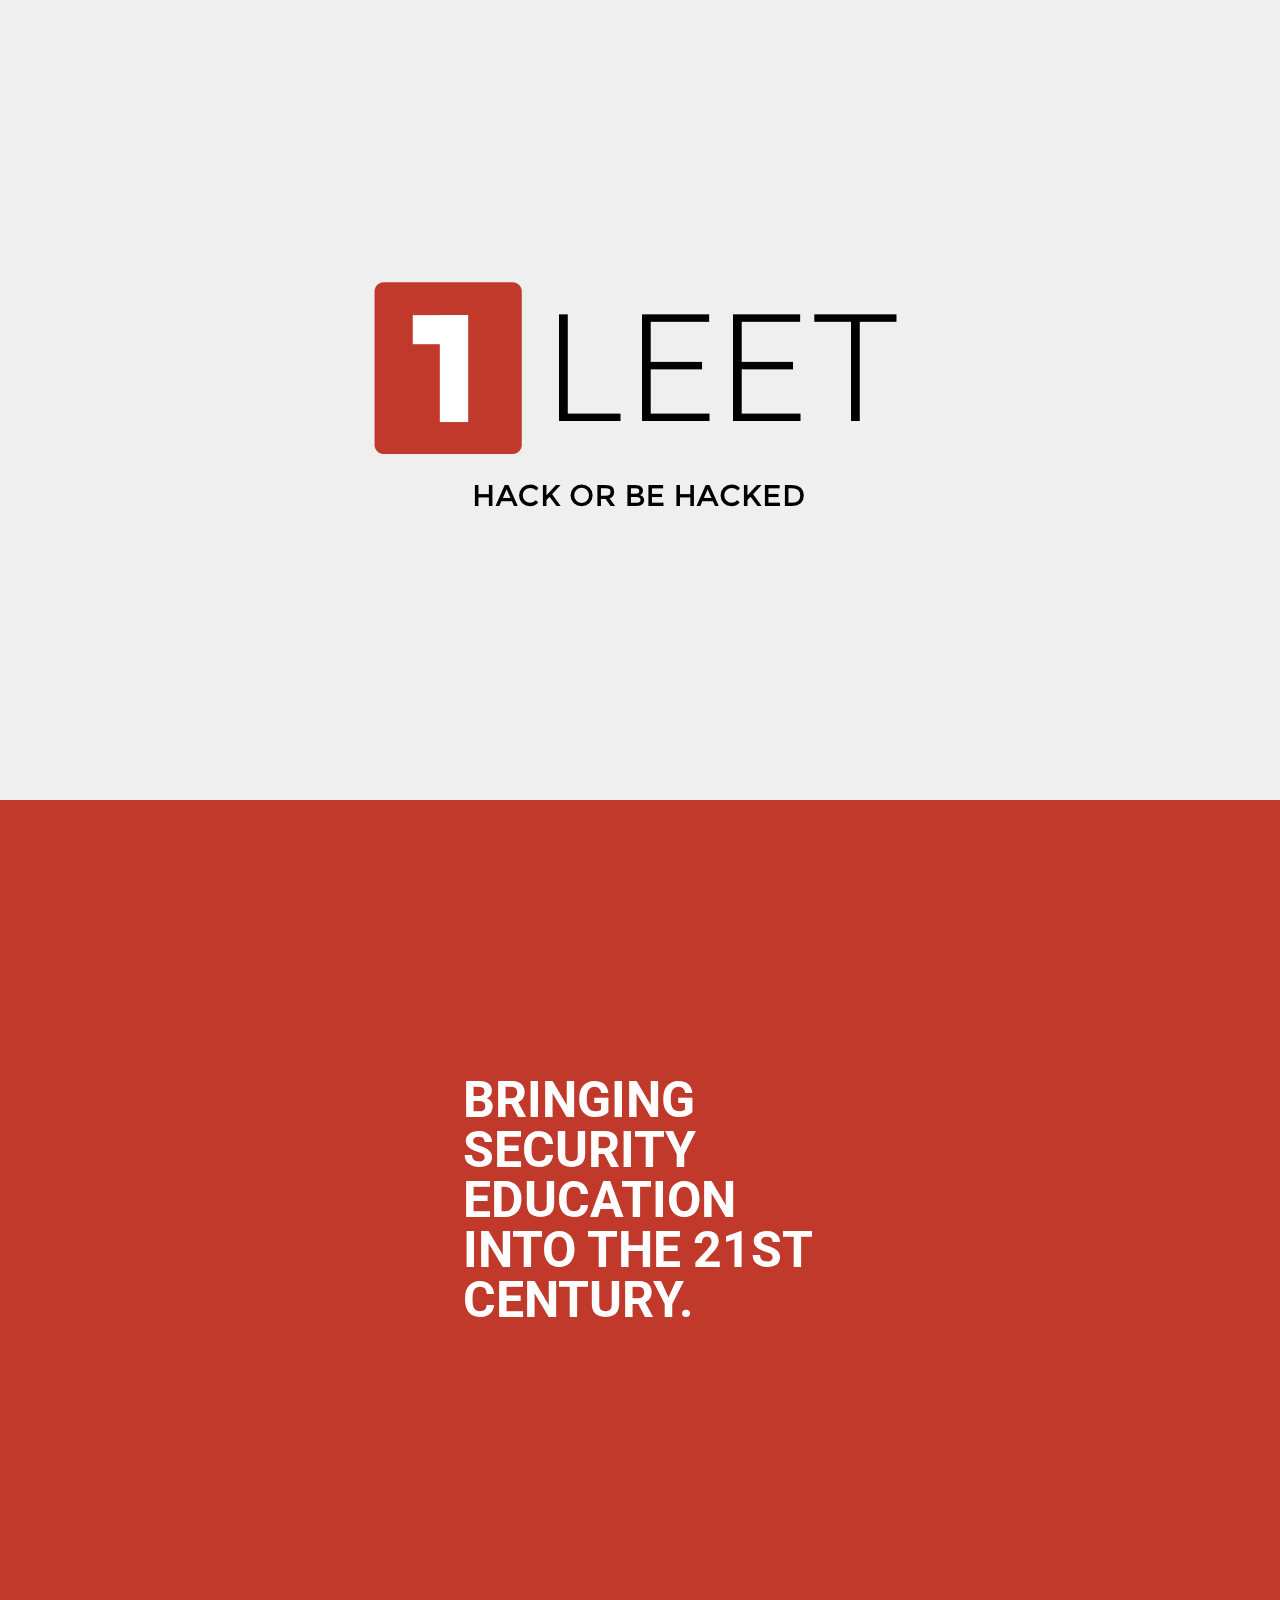
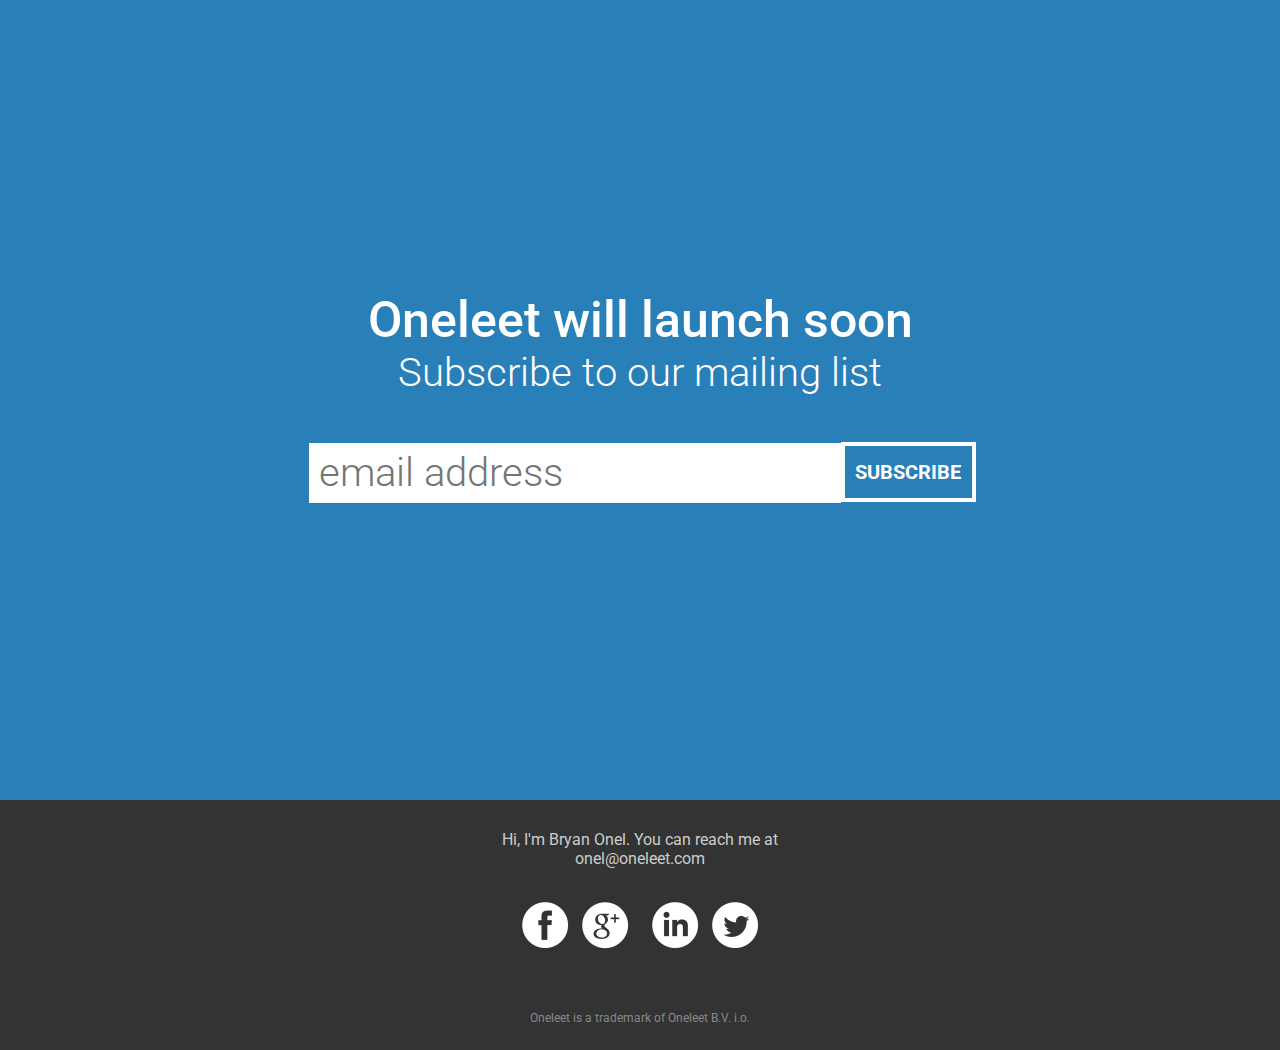
==== commit f9f44241: "Fixed analytics error" ====
--- a/index.html
+++ b/index.html
@@ -14,6 +14,7 @@
     <meta property="og:type" content="website">
     <meta property="og:image" content="http://oneleet.com/files/opengraph.png">
     <meta property="og:url" content="http://oneleet.com">
+    <script>
     (function(i,s,o,g,r,a,m){i['GoogleAnalyticsObject']=r;i[r]=i[r]||function(){
         (i[r].q=i[r].q||[]).push(arguments)},i[r].l=1*new Date();a=s.createElement(o),
         m=s.getElementsByTagName(o)[0];a.async=1;a.src=g;m.parentNode.insertBefore(a,m)
@@ -48,7 +49,7 @@
                         <div id="mc_embed_signup_scroll">
                             <label for="mce-EMAIL">Subscribe to our mailing list</label><br><br>
                             
-                            <div><input type="email" value="" name="EMAIL" class="email" id="mce-EMAIL" placeholder="email address" required>
+                            <div><input type="email" value="" name="EMAIL" class="email" id="mce-EMAIL" onfocus="mixpanel.track('focussed on email')" placeholder="email address" required>
                                 <!-- real people should not fill this in and expect good things - do not remove this or risk form bot signups-->
                                 <div style="position: absolute; left: -5000px;"><input type="text" name="b_704a1e27b0a6ea13a9524cbff_ee61281fd7" tabindex="-1" value=""></div>
                                 <input type="submit" value="Subscribe" name="subscribe" id="mc-embedded-subscribe" class="button"></div>
